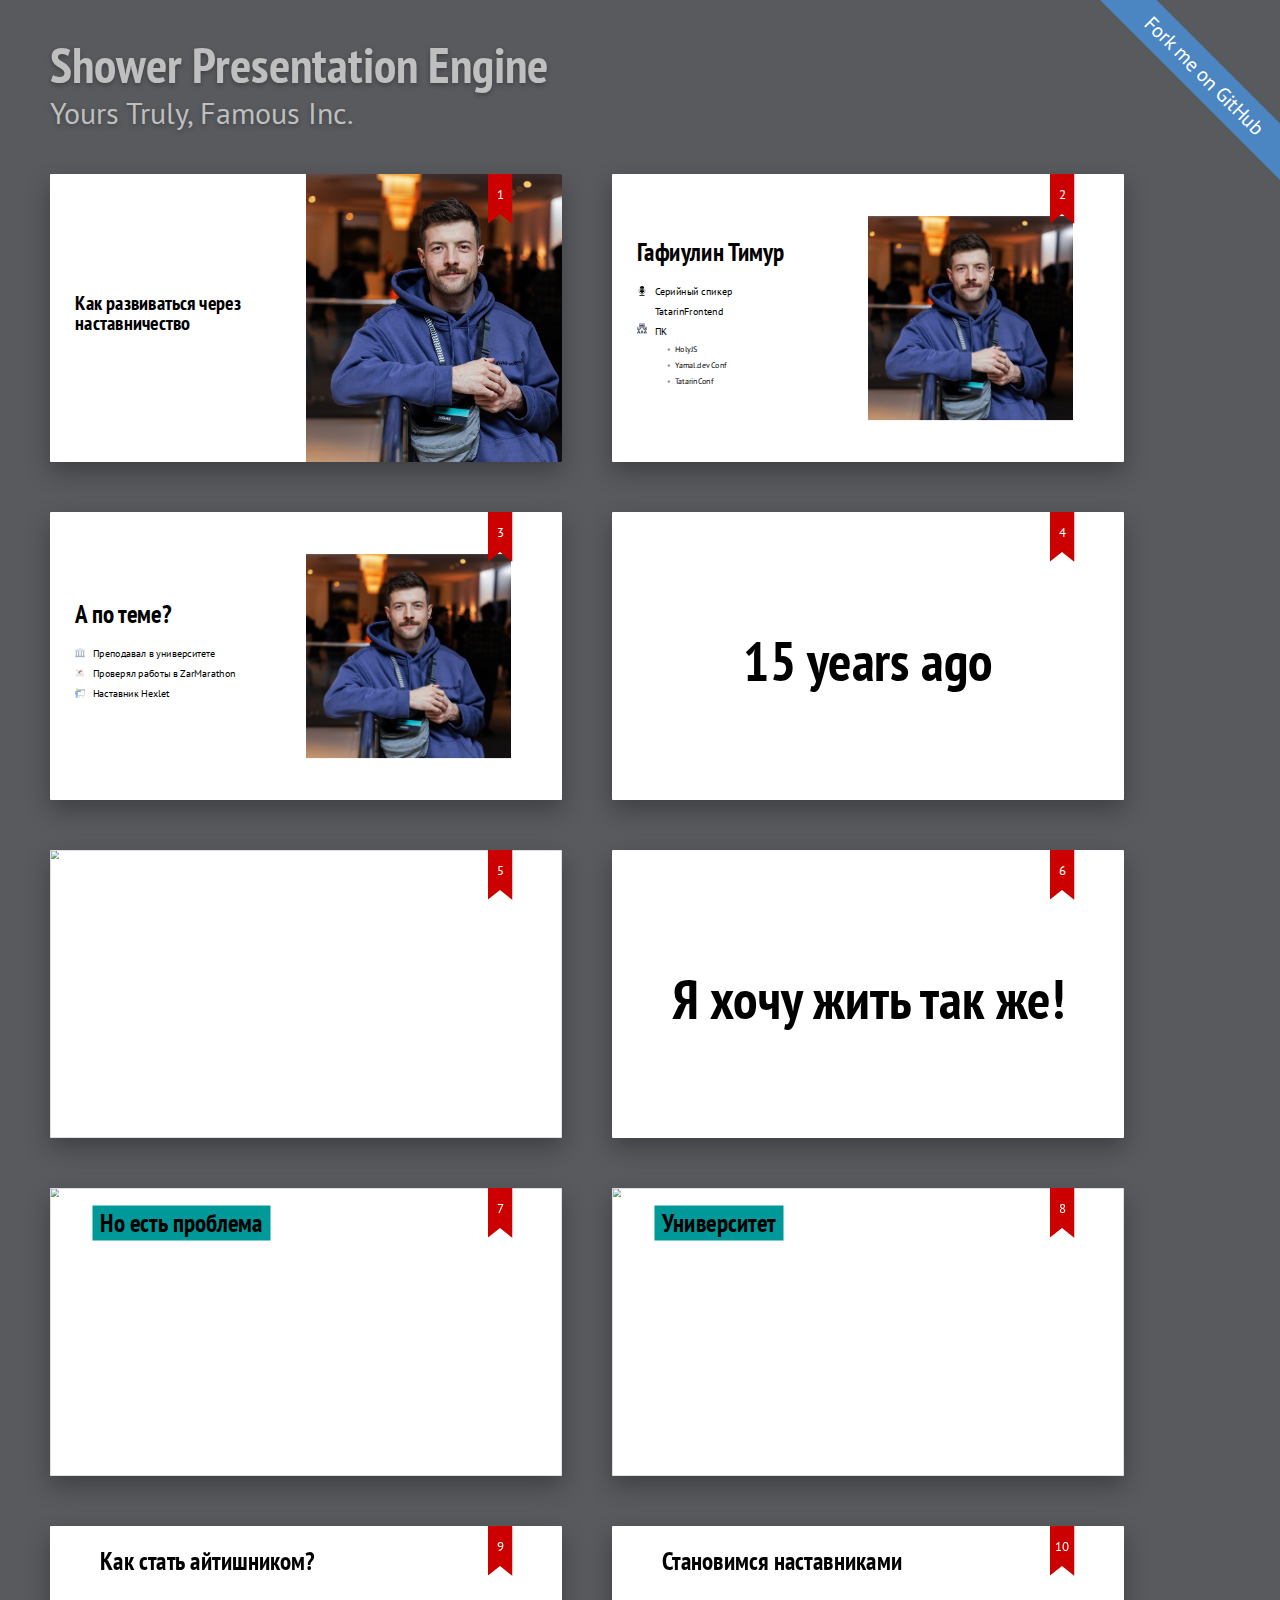
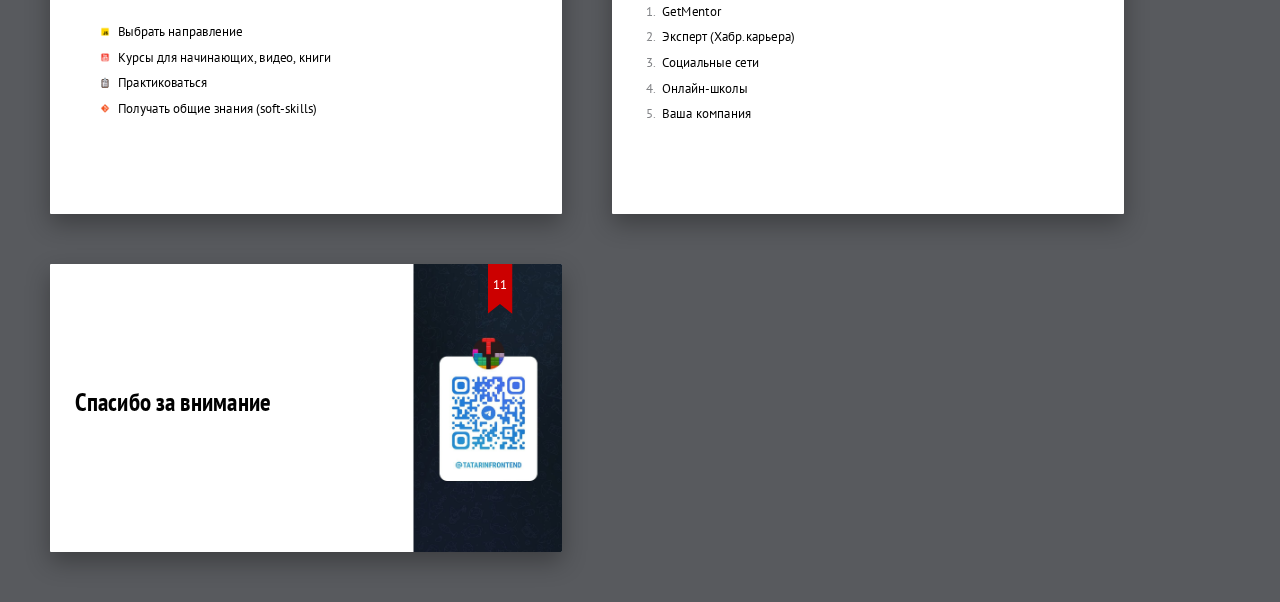
==== bundled/index.html @ b048e574 "init" ====
<!DOCTYPE html>
<html lang="en">
<head>
    <title>Shower Presentation Engine</title>
    <meta charset="utf-8">
    <meta name="viewport" content="width=device-width, initial-scale=1">
    <link rel="stylesheet" href="shower/themes/ribbon/styles/styles.css">
    <link rel="stylesheet" href="./styles.css">
    <style>
        .shower {
            --slide-ratio: calc(16 / 9);
        }
    </style>
</head>
<body class="shower list">

    <header class="caption">
        <h1>Shower Presentation Engine</h1>
        <p>Yours Truly, Famous Inc.</p>
    </header>

    <section class="slide text-with-image">
        <div>
            <h2 style="font-size: 40px;">Как развиваться через наставничество</h2>
        </div>
        <img src="./pictures/avatar.png" alt="Avatar" style="height: 100%; width: auto;">
    </section>

    <section class="slide text-with-image">
        <div>
            <h2>Гафиулин Тимур</h2>
            <ul class="icons next">
                <li class="icon podcast">Серийный спикер</li>
                <li class="icon twitter next">TatarinFrontend</li>
                <li class="icon culture next" style="background-position: 0 5%;">ПК<ul>
                    <li class="next">HolyJS</li>
                    <li class="next">Yamal.dev Conf</li>
                    <li class="next">TatarinConf</li>
                </ul></li>
            </ul>
        </div>
        <img class="present-img" src="./pictures/avatar.png" alt="Avatar">
    </section>

    <section class="slide text-with-image">
        <div>
            <h2>А по теме?</h2>
            <ul class="icons next">
                <li class="icon university">Преподавал в университете</li>
                <li class="icon marathon next">Проверял работы в ZarMarathon</li>
                <li class="icon teacher next">Наставник Hexlet</li>
            </ul>
        </div>
        <img class="present-img" src="./pictures/avatar.png" alt="Avatar">
    </section>

    <section class="slide">
        <h2 class="shout shrink">15 years ago</h2>
    </section>

    <section class="slide h-fullimage">
        <img src="./pictures/productive.png">
    </section>

    <section class="slide">
        <h2 class="shout shrink">Я хочу жить так же!</h2>
    </section>

    <section class="slide h-fullimage">
        <h2 class="shrink">Но есть проблема</h2>
        <img src="./pictures/rodigino.jpeg">
    </section>

    <section class="slide h-fullimage">
        <h2 class="shrink">Университет</h2>
        <img src="./pictures/university.jpeg">
    </section>


    <section class="slide">
        <div>
            <h2>Как стать айтишником?</h2>
            <ul class="icons center">
                <li class="icon javascript next">Выбрать направление</li>
                <li class="icon youtube next">Курсы для начинающих, видео, книги</li>
                <li class="icon todo next">Практиковаться</li>
                <li class="icon git next">Получать общие знания (soft-skills)</li>
            </ul>
        </div>
    </section>


    <section class="slide">
        <div>
            <h2>Становимся наставниками</h2>
            <ul class="center">
                <ol>
                    <li class="next">GetMentor</li>
                    <li class="next">Эксперт (Хабр.карьера)</li>
                    <li class="next">Социальные сети</li>
                    <li class="next">Онлайн-школы</li>
                    <li class="next">Ваша компания</li>
                </ol>
            </ul>
        </div>
    </section>

    <section class="slide text-with-image">
        <div>
            <h2 class="shrink">Спасибо за внимание</h2>
        </div>
        <img src="./pictures/qr_telegram.jpg" alt="Avatar" style="height: 100%; left: 71%; width: auto;">
    </section>

    <footer class="badge">
        <a href="https://github.com/shower/shower">Fork me on GitHub</a>
    </footer>

    <div class="progress"></div>

    <script src="shower/shower.js"></script>
    <!-- Copyright © 2023 Yours Truly, Famous Inc. -->

</body>
</html>
---- bundled/shower/themes/ribbon/styles/styles.css ----
/* Styles */

@import 'fonts.css';
@import 'shower/shower.css';
@import 'blocks/badge.css';
@import 'blocks/caption.css';
@import 'blocks/progress.css';
@import 'blocks/region.css';
@import 'slide/slide.css';
---- bundled/styles.css ----
@import url('./icons/icons.css');

.slide h2 {
    color: #000;
}

.paddings {
    padding: 0;
}

/* .slide:first-of-type:after {
    background: none;
    color: transparent
}

.slide:after {
    top: auto;
    bottom: -10px;
    left: 30px;
    right: auto;
    background: none;
    color: #000;
} */

.slide .shout {
    font-size: 110px;
    padding: 0 5%;
    box-sizing: border-box;
}

.slide.label-header h2 {
    display: inline-block;
    background: rgba(60,122,110,0.8);
    padding: 12px;
    font-family: 'Actay Wide', sans-serif;
    font-size: 35px;
    color: #efefef;
}

.slide.label-header h2.shout {
    margin-left: 0;
    padding: 20px 0;
    font-size: 52px;
    color: #efefef;
    border: none;
    background: none;
}

.slide.label-header.bg h2 {
    background: none;
    padding: 0;
    color: #efefef;
}

.bg10 img {
    height: auto!important;
    width: 70%;
}

.bg8 img {
    height: auto!important;
    width: 40%;
}

.slide {
    padding: 35px var(--slide-side) 0;
}

.h-image img {
    position: absolute;
    top: 50%;
    left: 50%;
    transform: translate(-50%, -50%);
    max-height: 320px;
}

.h-fullimage h2 {
    position: relative;
    z-index: 1;
    background-color: #009999;
    display: inline-block;
    padding: 10px 15px;
    margin: 0 -15px;
}

.h-fullimage img {
    position: absolute;
    top: 50%;
    left: 50%;
    transform: translate(-50%, -50%);
    height: 100%;
    width: 100%;
    object-fit: cover;
    z-index: 0;
}

.double-image {
    display: flex;
    padding: 0;
}

.double-image img {
    width: 50%;
    height: 100%;
    object-fit: cover;
}

.text-with-image {
    padding: 0;
    display: flex;
}

.text-with-image > *:first-child {
    padding: 75px 0 75px calc(var(--slide-side) / 2);
    align-self: center;
    width: 50%;
    box-sizing: border-box;
}

.text-with-image > img {
    height: auto;
    width: 50%;
    position: absolute;
    top: 50%;
    left: 50%;
    transform: translateY(-50%);
}

.present-img {
    max-width: 40%;
    left: 55%;
}

li {
    font-size: 80%;
}

#slide55::after,
#slide56::after {
    visibility: hidden;
}

ul.center {
    position: absolute;
    top: 50%;
    transform: translateY(-50%);
font-size: 2rem;
}
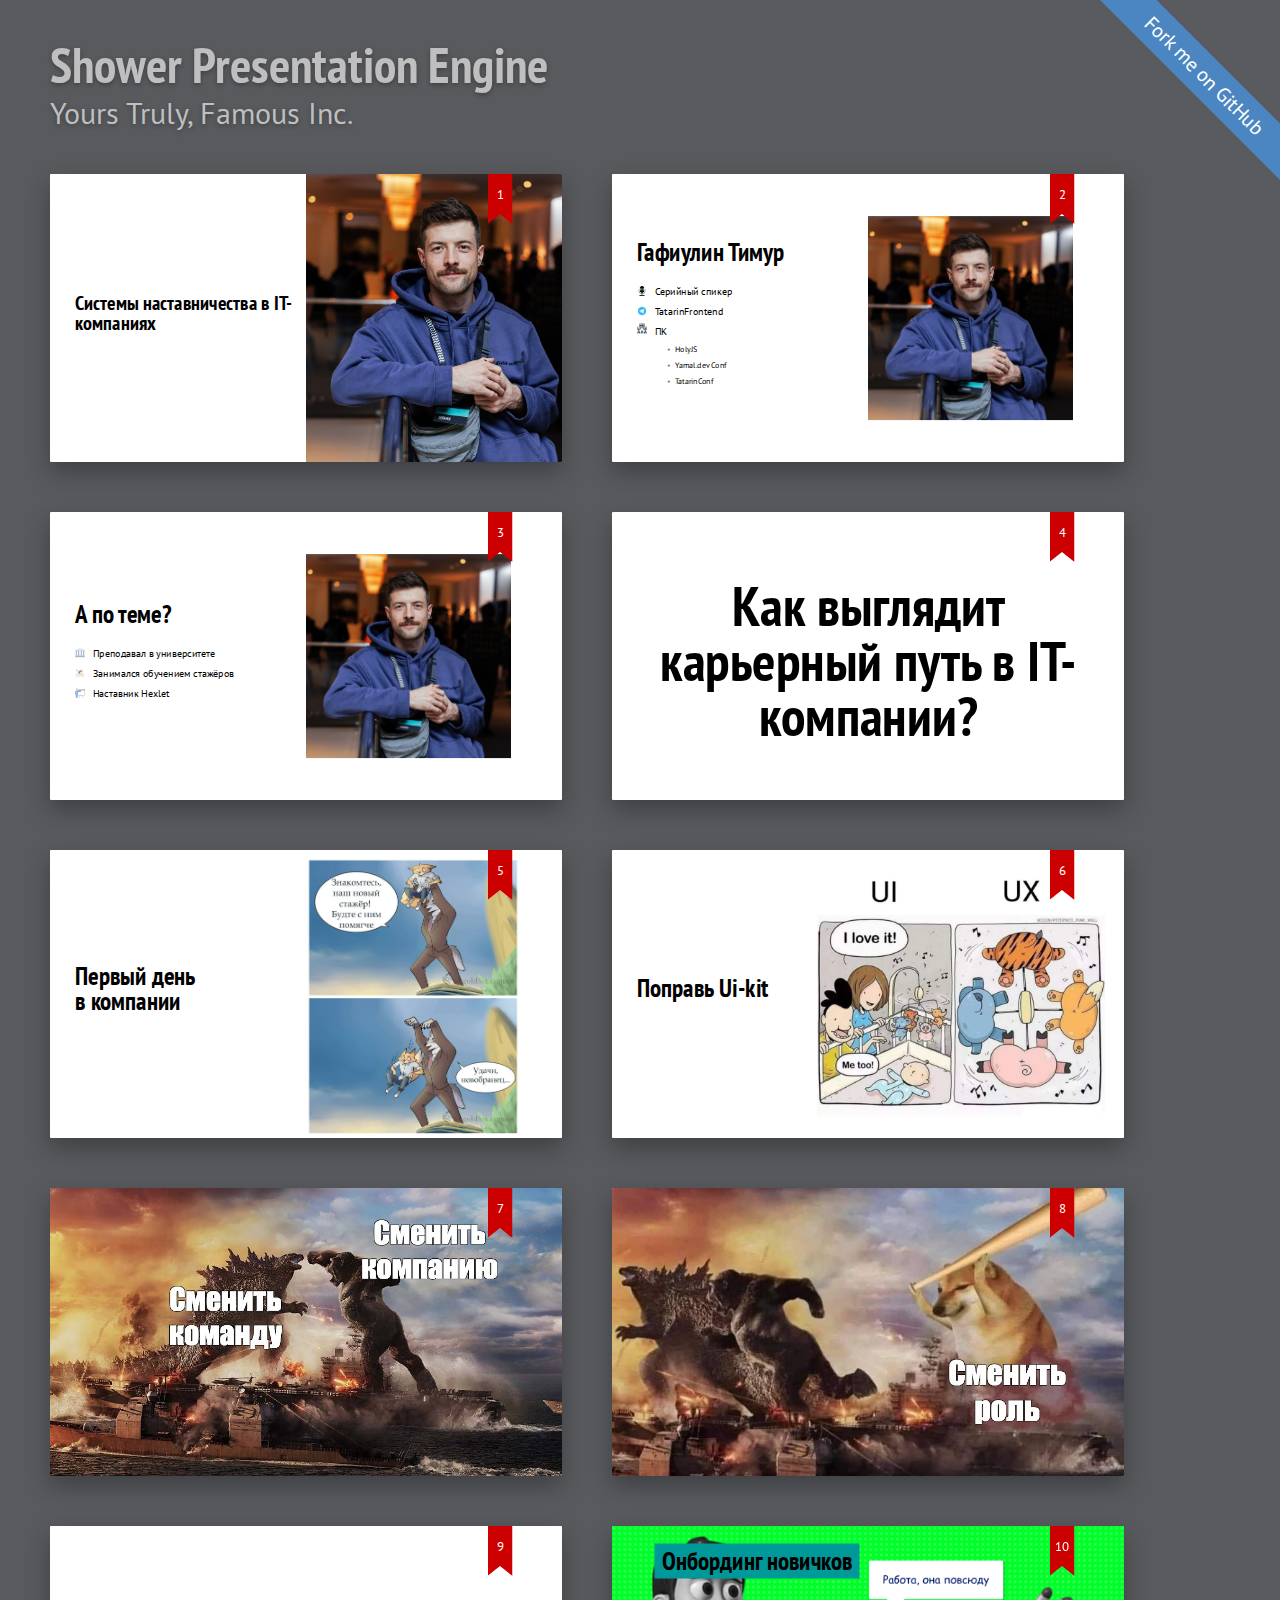
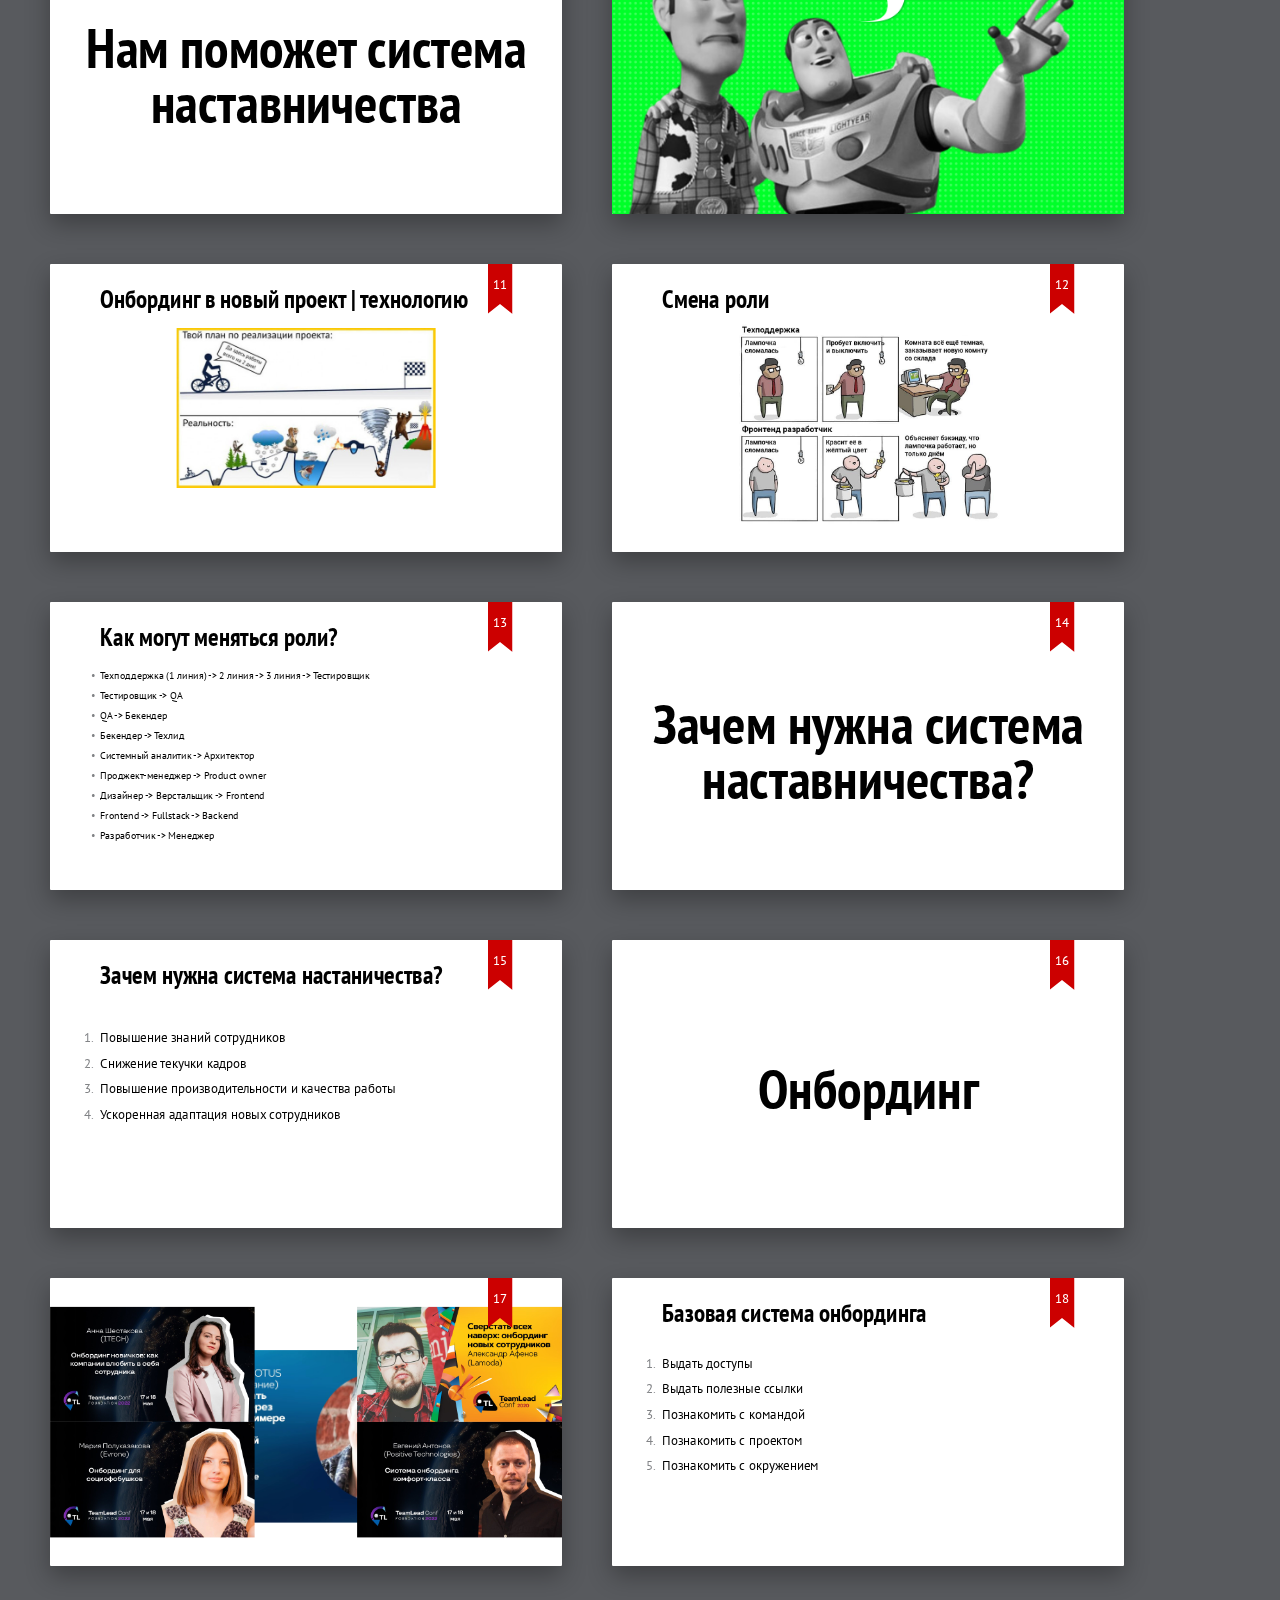
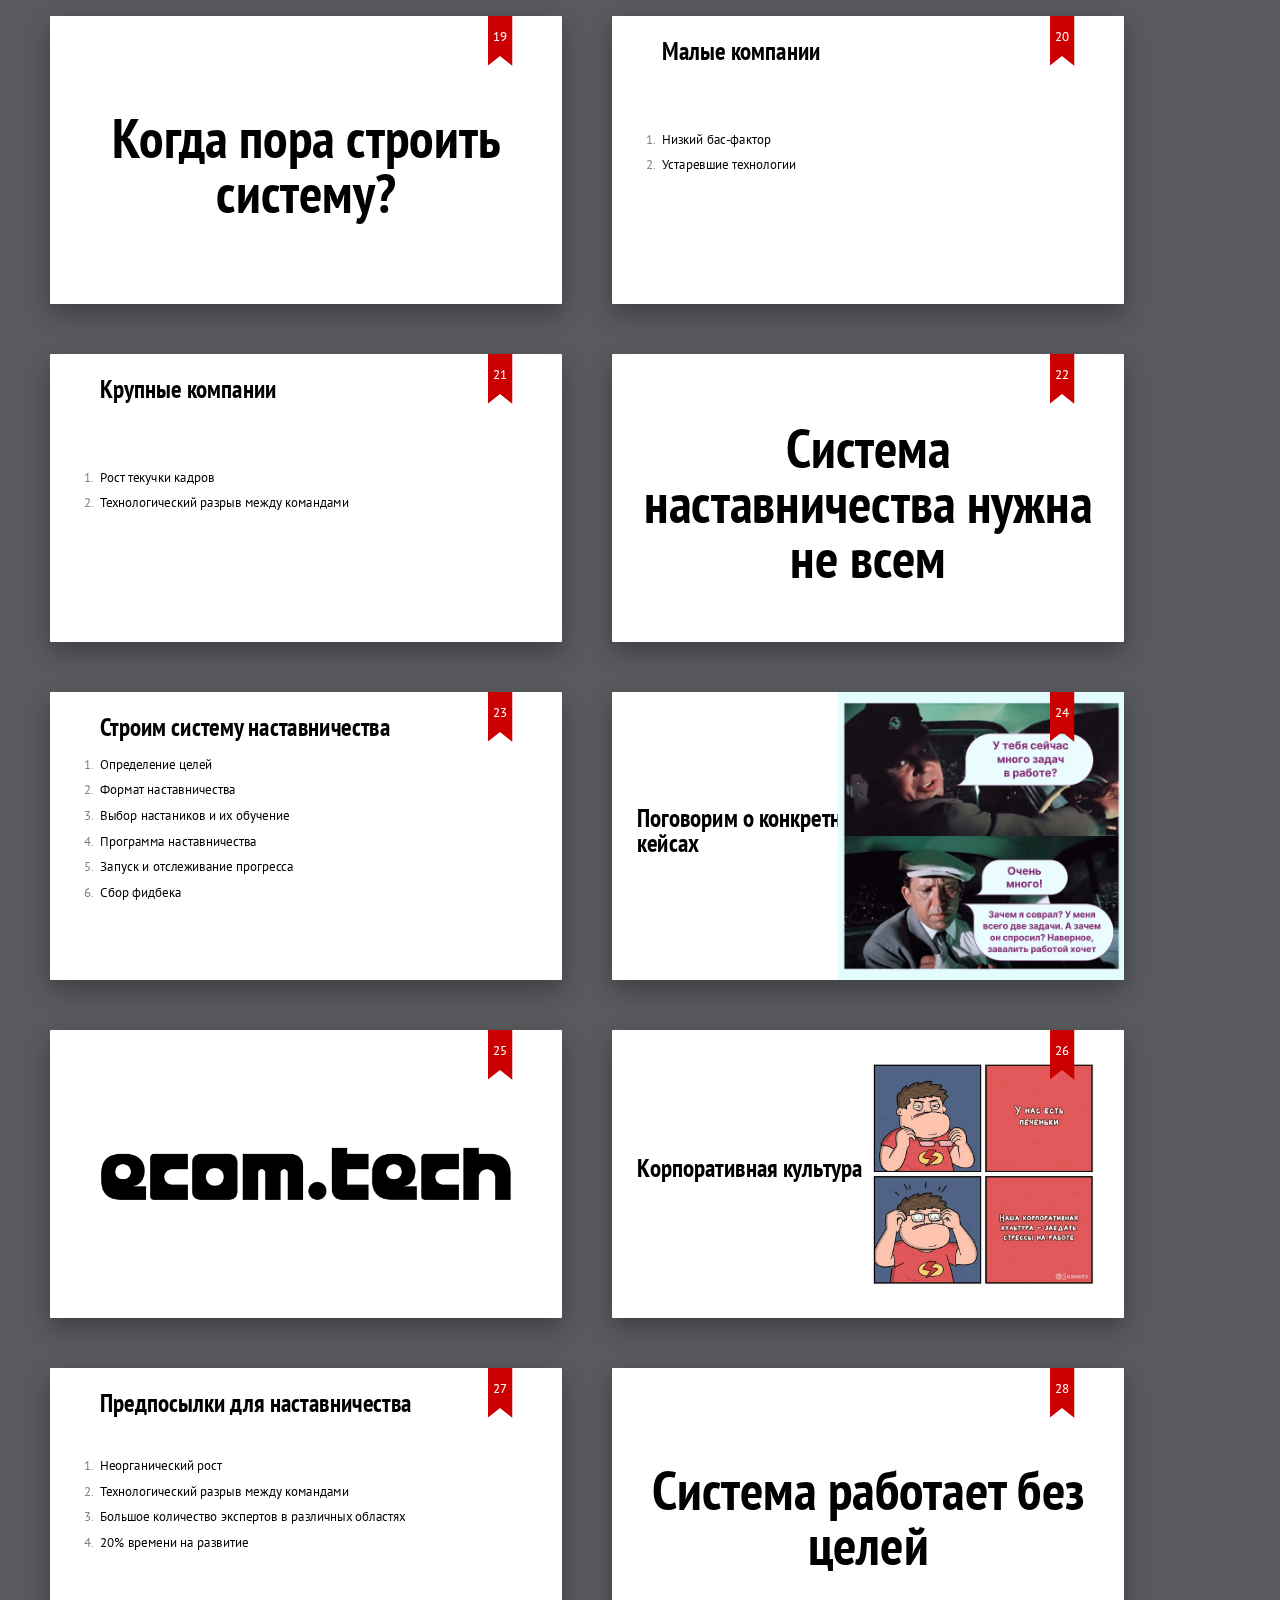
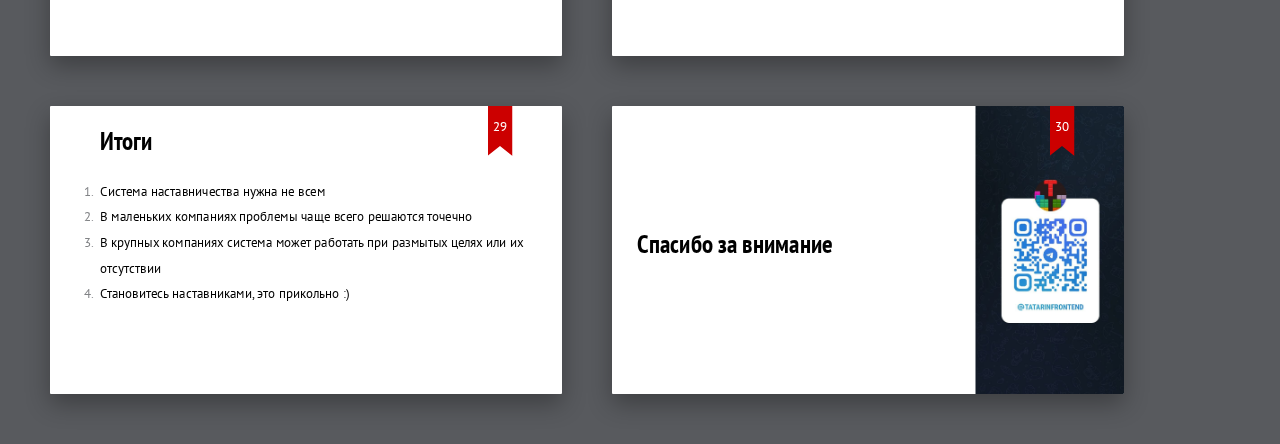
==== commit 0afa18e7: "bundle" ====
--- a/bundled/index.html
+++ b/bundled/index.html
@@ -21,7 +21,7 @@
 
     <section class="slide text-with-image">
         <div>
-            <h2 style="font-size: 40px;">Как развиваться через наставничество</h2>
+            <h2 style="font-size: 40px;">Системы наставничества в IT-компаниях</h2>
         </div>
         <img src="./pictures/avatar.png" alt="Avatar" style="height: 100%; width: auto;">
     </section>
@@ -31,7 +31,7 @@
             <h2>Гафиулин Тимур</h2>
             <ul class="icons next">
                 <li class="icon podcast">Серийный спикер</li>
-                <li class="icon twitter next">TatarinFrontend</li>
+                <li class="icon telegram next">TatarinFrontend</li>
                 <li class="icon culture next" style="background-position: 0 5%;">ПК<ul>
                     <li class="next">HolyJS</li>
                     <li class="next">Yamal.dev Conf</li>
@@ -47,7 +47,7 @@
             <h2>А по теме?</h2>
             <ul class="icons next">
                 <li class="icon university">Преподавал в университете</li>
-                <li class="icon marathon next">Проверял работы в ZarMarathon</li>
+                <li class="icon marathon next">Занимался обучением стажёров</li>
                 <li class="icon teacher next">Наставник Hexlet</li>
             </ul>
         </div>
@@ -55,51 +55,208 @@
     </section>
 
     <section class="slide">
-        <h2 class="shout shrink">15 years ago</h2>
+        <h2 class="shout shrink">Как выглядит карьерный путь в IT-компании?</h2>
+    </section>
+
+    <section class="slide text-with-image">
+        <div>
+            <h2 class="shrink">Первый день<br />в компании</h2>
+        </div>
+        <img src="./pictures/stacher.jpg" alt="Avatar" style="height: 100%; left: 50%; top: 52%; width: auto;">
+    </section>
+
+    <section class="slide text-with-image">
+        <div>
+            <h2 class="shrink">Поправь Ui-kit</h2>
+        </div>
+        <img src="./pictures/ui-kit.webp" alt="Avatar" style="height: 100%; left: 40%; top: 52%; width: auto;">
     </section>
 
     <section class="slide h-fullimage">
-        <img src="./pictures/productive.png">
-    </section>
-
-    <section class="slide">
-        <h2 class="shout shrink">Я хочу жить так же!</h2>
+        <img src="./pictures/change-team.jpg" alt="Avatar">
     </section>
 
     <section class="slide h-fullimage">
-        <h2 class="shrink">Но есть проблема</h2>
-        <img src="./pictures/rodigino.jpeg">
+        <img src="./pictures/change-stack.jpg" alt="Avatar">
+    </section>
+
+    <section class="slide">
+        <h2 class="shout shrink">Нам поможет система наставничества</h2>
     </section>
 
     <section class="slide h-fullimage">
-        <h2 class="shrink">Университет</h2>
-        <img src="./pictures/university.jpeg">
-    </section>
-
-
-    <section class="slide">
-        <div>
-            <h2>Как стать айтишником?</h2>
-            <ul class="icons center">
-                <li class="icon javascript next">Выбрать направление</li>
-                <li class="icon youtube next">Курсы для начинающих, видео, книги</li>
-                <li class="icon todo next">Практиковаться</li>
-                <li class="icon git next">Получать общие знания (soft-skills)</li>
-            </ul>
-        </div>
-    </section>
-
-
-    <section class="slide">
-        <div>
-            <h2>Становимся наставниками</h2>
-            <ul class="center">
-                <ol>
-                    <li class="next">GetMentor</li>
-                    <li class="next">Эксперт (Хабр.карьера)</li>
-                    <li class="next">Социальные сети</li>
-                    <li class="next">Онлайн-школы</li>
-                    <li class="next">Ваша компания</li>
+        <h2 class="shrink">Онбординг новичков</h2>
+
+        <img src="./pictures/onbording.png" alt="Avatar">
+    </section>
+
+    <section class="slide h-image">
+        <h2 class="shrink">Онбординг в новый проект | технологию</h2>
+
+        <img src="./pictures/onboarding_project.jpg" alt="Avatar">
+    </section>
+
+    <section class="slide h-image">
+        <h2 class="shrink">Смена роли</h2>
+        <img src="./pictures/new_role.jpg" alt="Avatar" style="max-height: 70%; top: 55%;">
+    </section>
+
+    <section class="slide">
+        <div>
+            <h2>Как могут меняться роли?</h2>
+                <ul>
+                    <li class="next">Техподдержка (1 линия)<span class="next"> -> 2 линия</span><span class="next"> -> 3 линия</span><span class="next"> -> Тестировщик</span></li>
+                    <li class="next">Тестировщик<span class="next"> -> QA</span></li>
+                    <li class="next">QA<span class="next"> ->  Бекендер</span></li>
+                    <li class="next">Бекендер<span class="next"> -> Техлид</span></li>
+                    <li class="next">Системный аналитик<span class="next"> -> Архитектор</span></li>
+                    <li class="next">Проджект-менеджер<span class="next"> -> Product owner</span></li>
+                    <li class="next">Дизайнер<span class="next"> -> Верстальщик</span><span class="next"> -> Frontend</span></li>
+                    <li class="next">Frontend<span class="next"> -> Fullstack</span><span class="next"> -> Backend</span></li>
+                    <li class="next">Разработчик<span class="next"> -> Менеджер</span></li>
+            </ul>
+        </div>
+    </section>
+
+    <section class="slide">
+        <h2 class="shout shrink">Зачем нужна система наставничества?</h2>
+    </section>
+
+    <section class="slide">
+        <div>
+            <h2>Зачем нужна система настаничества?</h2>
+            <ul class="center">
+                <ol>
+                    <li class="">Повышение знаний сотрудников</li>
+                    <li class="next">Снижение текучки кадров</li>
+                    <li class="next">Повышение производительности и качества работы</li>
+                    <li class="next">Ускоренная адаптация новых сотрудников</li>
+                </ol>
+            </ul>
+        </div>
+    </section>
+
+    <section class="slide">
+        <h2 class="shout shrink">Онбординг</h2>
+    </section>
+
+    <section class="slide h-image">
+        <img src="./pictures/onboarding5.jpg" alt="Avatar" style="max-height: 60%; top: 55%;">
+        <img src="./pictures/onboarding1.jpg" class="next" alt="Avatar" style="max-height: 40%; top: 30%; left: 20%;">
+        <img src="./pictures/onboarding3.jpg" class="next" alt="Avatar" style="max-height: 40%; top: 70%; left: 20%;">
+        <img src="./pictures/onboarding2.jpg" class="next" alt="Avatar" style="max-height: 40%; top: 30%; left: 80%;">
+        <img src="./pictures/onboarding4.jpg" class="next" alt="Avatar" style="max-height: 40%; top: 70%; left: 80%;">
+
+    </section>
+
+    <section class="slide">
+        <div>
+            <h2>Базовая система онбординга</h2>
+            <ul class="center">
+                <ol>
+                    <li class="next">Выдать доступы</li>
+                    <li class="next">Выдать полезные ссылки</li>
+                    <li class="next">Познакомить с командой</li>
+                    <li class="next">Познакомить с проектом</li>
+                    <li class="next">Познакомить с окружением</li>
+                </ol>
+            </ul>
+        </div>
+    </section>
+
+    <section class="slide">
+        <h2 class="shout shrink">Когда пора строить систему?</h2>
+    </section>
+
+    <section class="slide">
+        <div>
+            <h2>Малые компании</h2>
+            <ul class="center">
+                <ol>
+                    <li class="next">Низкий бас-фактор</li>
+                    <li class="next">Устаревшие технологии</li>
+                </ol>
+            </ul>
+        </div>
+    </section>
+
+    <section class="slide">
+        <div>
+            <h2>Крупные компании</h2>
+            <ul class="center">
+                <ol>
+                    <li class="next">Рост текучки кадров</li>
+                    <li class="next">Технологический разрыв между командами</li>
+                </ol>
+            </ul>
+        </div>
+    </section>
+
+    <section class="slide">
+        <h2 class="shout shrink">Система наставничества нужна не всем</h2>
+    </section>
+
+    <section class="slide">
+        <div>
+            <h2>Строим систему наставничества</h2>
+            <ul class="center">
+                <ol>
+                    <li class="next">Определение целей</li>
+                    <li class="next">Формат наставничества</li>
+                    <li class="next">Выбор настаников и их обучение</li>
+                    <li class="next">Программа наставничества</li>
+                    <li class="next">Запуск и отслеживание прогресса</li>
+                    <li class="next">Сбор фидбека</li>
+                </ol>
+            </ul>
+        </div>
+    </section>
+
+    <section class="slide text-with-image">
+        <div>
+            <h2 class="shrink">Поговорим о конкретных кейсах</h2>
+        </div>
+        <img src="./pictures/example.png" alt="Avatar" style="height: 100%; left: 44%; top: 50%; width: auto;">
+    </section>
+
+    <section class="slide h-image">
+        <img src="./pictures/ecom.png" alt="Avatar" style="width: 80%;">
+    </section>
+
+    <section class="slide text-with-image">
+        <div>
+            <h2 class="shrink">Корпоративная культура</h2>
+        </div>
+        <img src="./pictures/corp_culture.jpg" alt="Avatar" style="height: 80%; left: 50%; top: 50%; width: auto;">
+    </section>
+
+    <section class="slide">
+        <div>
+            <h2>Предпосылки для наставничества</h2>
+            <ul class="center">
+                <ol>
+                    <li class="next">Неорганический рост</li>
+                    <li class="next">Технологический разрыв между командами</li>
+                    <li class="next">Большое количество экспертов в различных областях</li>
+                    <li class="next">20% времени на развитие</li>
+                </ol>
+            </ul>
+        </div>
+    </section>
+
+    <section class="slide">
+        <h2 class="shout shrink">Система работает без целей</h2>
+    </section>
+
+    <section class="slide">
+        <div>
+            <h2>Итоги</h2>
+            <ul class="center">
+                <ol>
+                    <li class="next">Система наставничества нужна не всем</li>
+                    <li class="next">В маленьких компаниях проблемы чаще всего решаются точечно</li>
+                    <li class="next">В крупных компаниях система может работать при размытых целях или их отсутствии</li>
+                    <li class="next">Становитесь наставниками, это прикольно :)</li>
                 </ol>
             </ul>
         </div>
